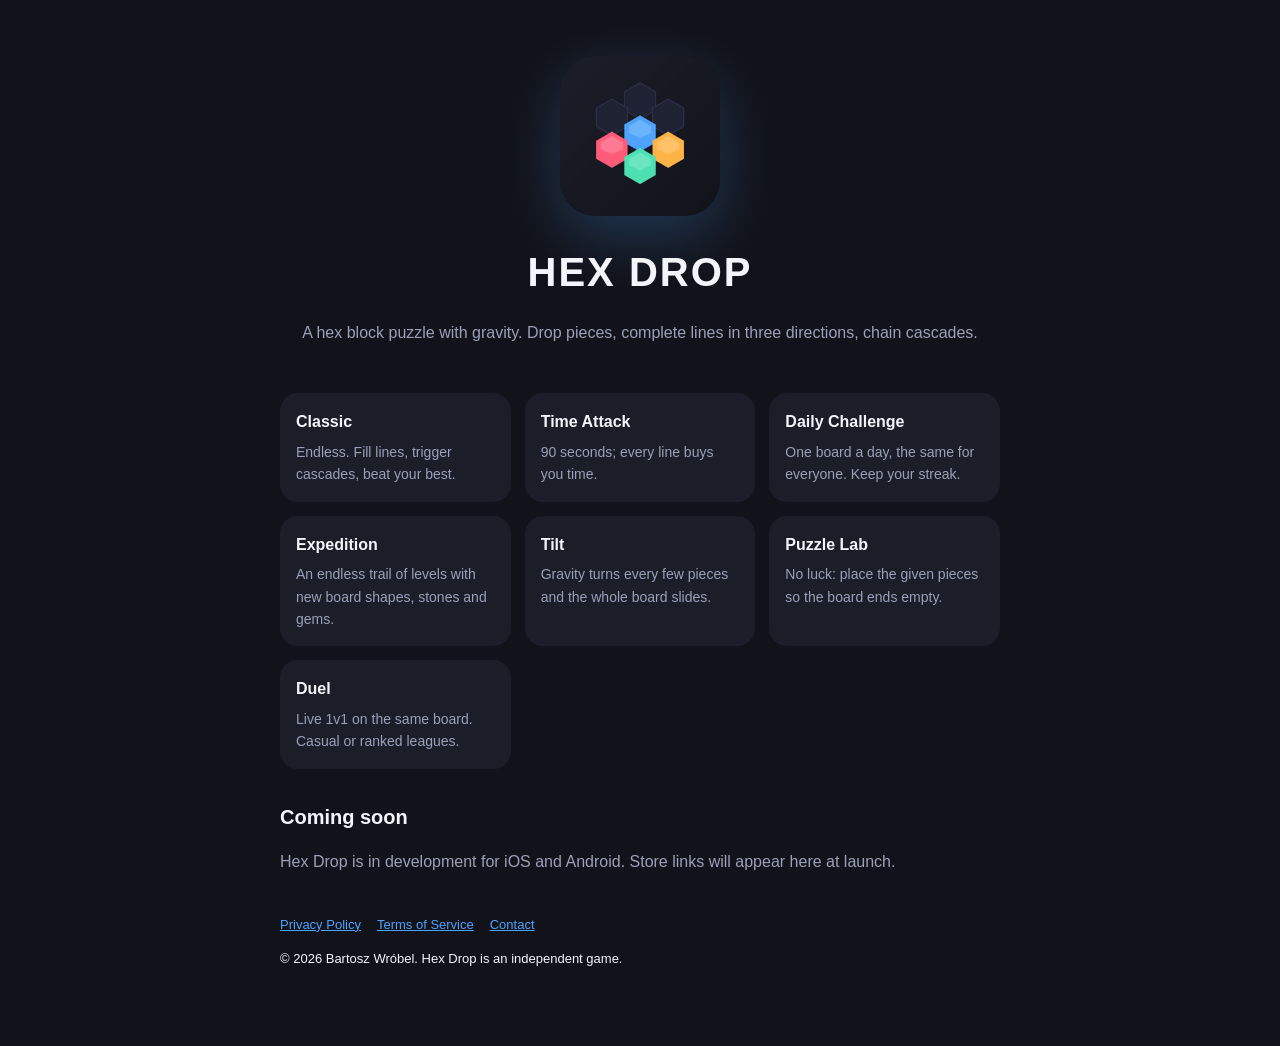
==== index.html @ 0a0d9f12 "Hex Drop website: landing, privacy policy, terms" ====
<!doctype html>
<html lang="en">
<head>
<meta charset="utf-8">
<meta name="viewport" content="width=device-width, initial-scale=1">
<title>Hex Drop — hex block puzzle</title>
<meta name="description" content="Hex Drop is a free hex block puzzle for iOS and Android: drop pieces, clear lines in three directions, chain cascades. Classic, Time Attack, Daily, Expedition, Tilt, Puzzle Lab and live Duels.">
<link rel="icon" href="assets/favicon.png">
<link rel="stylesheet" href="style.css">
</head>
<body>
<main>
  <div class="hero">
    <img src="assets/logo-512.png" alt="Hex Drop logo">
    <h1>HEX DROP</h1>
    <p class="muted">A hex block puzzle with gravity. Drop pieces, complete lines in three directions, chain cascades.</p>
  </div>
  <div class="grid">
    <div class="card"><h3>Classic</h3><p>Endless. Fill lines, trigger cascades, beat your best.</p></div>
    <div class="card"><h3>Time Attack</h3><p>90 seconds; every line buys you time.</p></div>
    <div class="card"><h3>Daily Challenge</h3><p>One board a day, the same for everyone. Keep your streak.</p></div>
    <div class="card"><h3>Expedition</h3><p>An endless trail of levels with new board shapes, stones and gems.</p></div>
    <div class="card"><h3>Tilt</h3><p>Gravity turns every few pieces and the whole board slides.</p></div>
    <div class="card"><h3>Puzzle Lab</h3><p>No luck: place the given pieces so the board ends empty.</p></div>
    <div class="card"><h3>Duel</h3><p>Live 1v1 on the same board. Casual or ranked leagues.</p></div>
  </div>
  <h2>Coming soon</h2>
  <p class="muted">Hex Drop is in development for iOS and Android. Store links will appear here at launch.</p>
  <footer>
    <nav><a href="privacy.html">Privacy Policy</a><a href="terms.html">Terms of Service</a><a href="mailto:wrobelbartosz@icloud.com">Contact</a></nav>
    <p>© 2026 Bartosz Wróbel. Hex Drop is an independent game.</p>
  </footer>
</main>
</body>
</html>
---- style.css ----
:root { color-scheme: dark; --bg:#12131A; --surface:#1B1D29; --text:#F4F5FA; --muted:#9AA0B8; --accent:#4DA3FF; }
* { box-sizing: border-box; }
body { margin:0; background:var(--bg); color:var(--text); font: 16px/1.6 -apple-system, "Segoe UI", Roboto, Helvetica, Arial, sans-serif; }
main { max-width: 760px; margin: 0 auto; padding: 32px 20px 64px; }
header { display:flex; align-items:center; gap:16px; margin-bottom: 24px; }
header img { width:64px; height:64px; border-radius:16px; }
h1 { margin:0; font-size: 28px; letter-spacing: 2px; }
h2 { margin-top: 32px; font-size: 20px; }
p, li { color: var(--text); }
.muted { color: var(--muted); }
a { color: var(--accent); }
nav a { margin-right: 16px; }
.hero { text-align:center; padding: 24px 0 8px; }
.hero img { width: 160px; height:160px; border-radius: 36px; box-shadow: 0 20px 60px rgba(77,163,255,.25); }
.hero h1 { font-size: 40px; margin-top: 16px; }
.grid { display:grid; grid-template-columns: repeat(auto-fit, minmax(220px,1fr)); gap: 14px; margin-top: 24px; }
.card { background: var(--surface); border-radius: 18px; padding: 16px; }
.card h3 { margin: 0 0 6px; font-size: 16px; }
.card p { margin:0; color: var(--muted); font-size: 14px; }
footer { margin-top: 40px; color: var(--muted); font-size: 13px; }
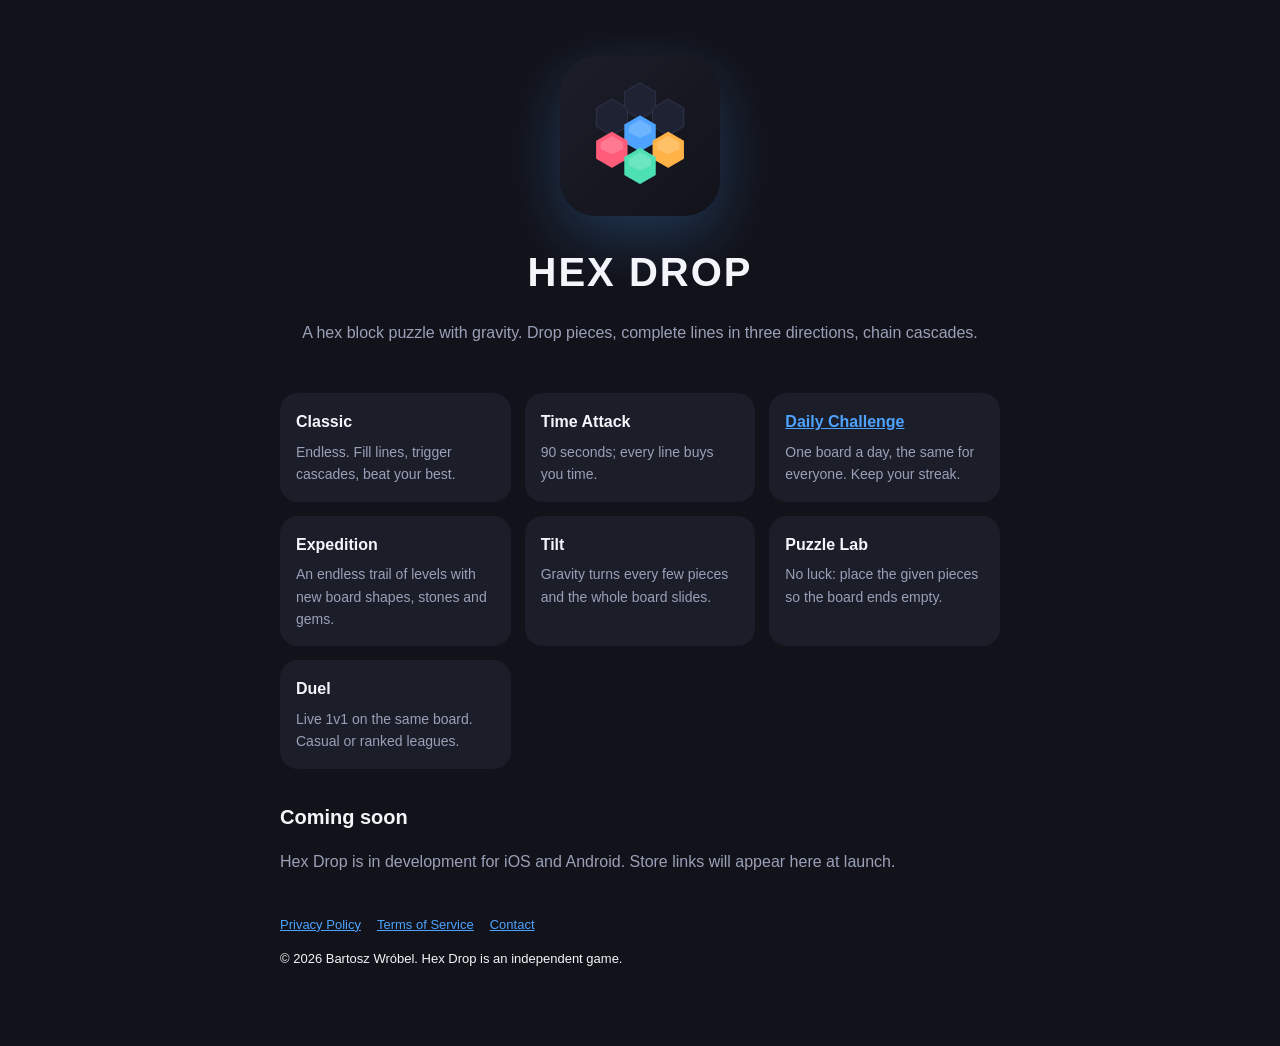
==== commit d9a51734: "Daily board page for shared links, plus link previews A shared Daily result now has somewhere to lan" ====
--- a/index.html
+++ b/index.html
@@ -5,6 +5,12 @@
 <meta name="viewport" content="width=device-width, initial-scale=1">
 <title>Hex Drop — hex block puzzle</title>
 <meta name="description" content="Hex Drop is a free hex block puzzle for iOS and Android: drop pieces, clear lines in three directions, chain cascades. Classic, Time Attack, Daily, Expedition, Tilt, Puzzle Lab and live Duels.">
+<meta property="og:type" content="website">
+<meta property="og:site_name" content="Hex Drop">
+<meta property="og:title" content="Hex Drop — hex block puzzle">
+<meta property="og:description" content="Drop pieces, clear lines in three directions, chain cascades. One Daily board a day, the same for everyone.">
+<meta property="og:image" content="https://bomsamdi.github.io/hexdrop/assets/logo-512.png">
+<meta name="twitter:card" content="summary">
 <link rel="icon" href="assets/favicon.png">
 <link rel="stylesheet" href="style.css">
 </head>
@@ -18,7 +24,7 @@
   <div class="grid">
     <div class="card"><h3>Classic</h3><p>Endless. Fill lines, trigger cascades, beat your best.</p></div>
     <div class="card"><h3>Time Attack</h3><p>90 seconds; every line buys you time.</p></div>
-    <div class="card"><h3>Daily Challenge</h3><p>One board a day, the same for everyone. Keep your streak.</p></div>
+    <div class="card"><h3><a href="daily.html">Daily Challenge</a></h3><p>One board a day, the same for everyone. Keep your streak.</p></div>
     <div class="card"><h3>Expedition</h3><p>An endless trail of levels with new board shapes, stones and gems.</p></div>
     <div class="card"><h3>Tilt</h3><p>Gravity turns every few pieces and the whole board slides.</p></div>
     <div class="card"><h3>Puzzle Lab</h3><p>No luck: place the given pieces so the board ends empty.</p></div>
--- a/style.css
+++ b/style.css
@@ -18,3 +18,8 @@
 .card h3 { margin: 0 0 6px; font-size: 16px; }
 .card p { margin:0; color: var(--muted); font-size: 14px; }
 footer { margin-top: 40px; color: var(--muted); font-size: 13px; }
+
+.cta { display:inline-block; background:var(--accent); color:#08121f; text-decoration:none;
+       font-weight:900; letter-spacing:2px; padding:14px 26px; border-radius:16px; }
+.cta:hover { filter:brightness(1.08); }
+pre { white-space:pre-wrap; }
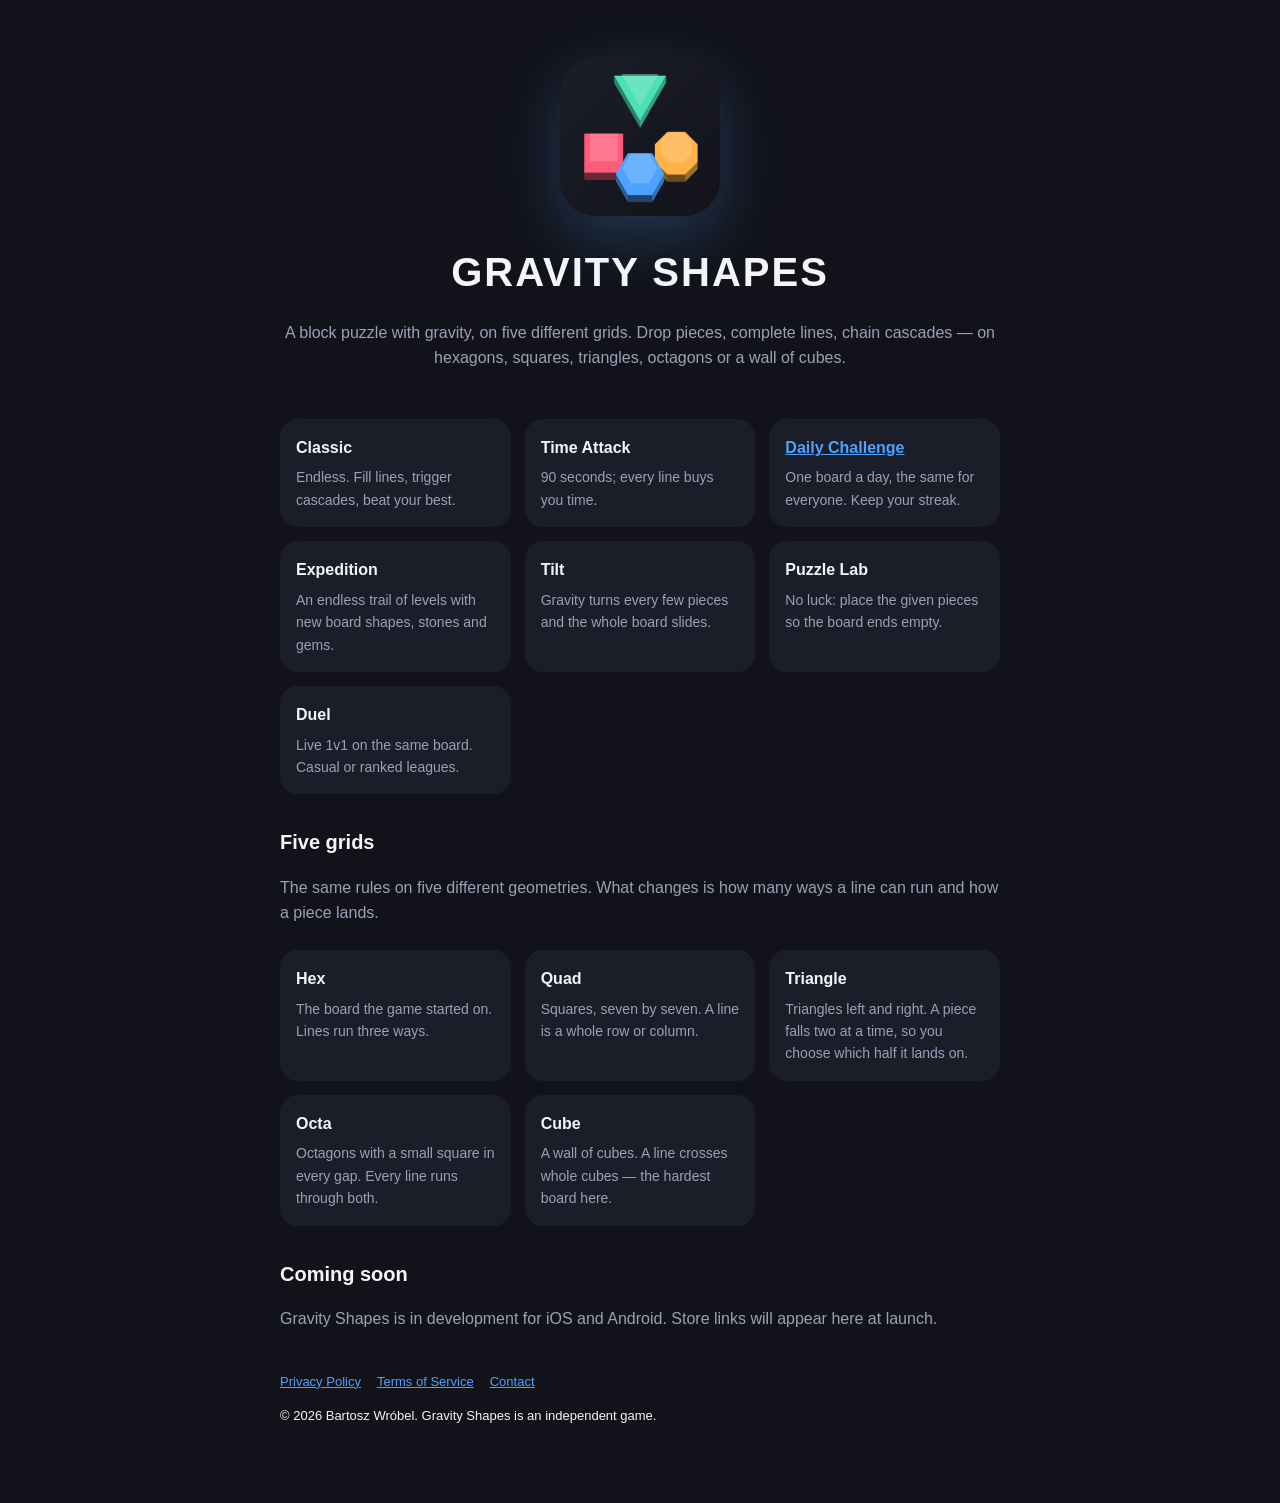
==== commit 9105fc09: "Hex Drop is now Gravity Shapes, on five grids The game no longer plays only on hexagons, so the site" ====
--- a/index.html
+++ b/index.html
@@ -3,12 +3,12 @@
 <head>
 <meta charset="utf-8">
 <meta name="viewport" content="width=device-width, initial-scale=1">
-<title>Hex Drop — hex block puzzle</title>
-<meta name="description" content="Hex Drop is a free hex block puzzle for iOS and Android: drop pieces, clear lines in three directions, chain cascades. Classic, Time Attack, Daily, Expedition, Tilt, Puzzle Lab and live Duels.">
+<title>Gravity Shapes — a block puzzle on five different grids</title>
+<meta name="description" content="Gravity Shapes is a free block puzzle for iOS and Android on five grids — hexagons, squares, triangles, octagons and rhombi. Drop pieces, clear lines, chain cascades. Classic, Time Attack, Daily, Expedition, Tilt, Puzzle Lab and live Duels.">
 <meta property="og:type" content="website">
-<meta property="og:site_name" content="Hex Drop">
-<meta property="og:title" content="Hex Drop — hex block puzzle">
-<meta property="og:description" content="Drop pieces, clear lines in three directions, chain cascades. One Daily board a day, the same for everyone.">
+<meta property="og:site_name" content="Gravity Shapes">
+<meta property="og:title" content="Gravity Shapes — a block puzzle on five different grids">
+<meta property="og:description" content="Drop pieces, clear lines, chain cascades — on hexagons, squares, triangles, octagons or a wall of cubes. One Daily board a day, the same for everyone.">
 <meta property="og:image" content="https://bomsamdi.github.io/hexdrop/assets/logo-512.png">
 <meta name="twitter:card" content="summary">
 <link rel="icon" href="assets/favicon.png">
@@ -17,9 +17,9 @@
 <body>
 <main>
   <div class="hero">
-    <img src="assets/logo-512.png" alt="Hex Drop logo">
-    <h1>HEX DROP</h1>
-    <p class="muted">A hex block puzzle with gravity. Drop pieces, complete lines in three directions, chain cascades.</p>
+    <img src="assets/logo-512.png" alt="Gravity Shapes logo">
+    <h1>GRAVITY SHAPES</h1>
+    <p class="muted">A block puzzle with gravity, on five different grids. Drop pieces, complete lines, chain cascades — on hexagons, squares, triangles, octagons or a wall of cubes.</p>
   </div>
   <div class="grid">
     <div class="card"><h3>Classic</h3><p>Endless. Fill lines, trigger cascades, beat your best.</p></div>
@@ -30,11 +30,20 @@
     <div class="card"><h3>Puzzle Lab</h3><p>No luck: place the given pieces so the board ends empty.</p></div>
     <div class="card"><h3>Duel</h3><p>Live 1v1 on the same board. Casual or ranked leagues.</p></div>
   </div>
+  <h2>Five grids</h2>
+  <p class="muted">The same rules on five different geometries. What changes is how many ways a line can run and how a piece lands.</p>
+  <div class="grid">
+    <div class="card"><h3>Hex</h3><p>The board the game started on. Lines run three ways.</p></div>
+    <div class="card"><h3>Quad</h3><p>Squares, seven by seven. A line is a whole row or column.</p></div>
+    <div class="card"><h3>Triangle</h3><p>Triangles left and right. A piece falls two at a time, so you choose which half it lands on.</p></div>
+    <div class="card"><h3>Octa</h3><p>Octagons with a small square in every gap. Every line runs through both.</p></div>
+    <div class="card"><h3>Cube</h3><p>A wall of cubes. A line crosses whole cubes — the hardest board here.</p></div>
+  </div>
   <h2>Coming soon</h2>
-  <p class="muted">Hex Drop is in development for iOS and Android. Store links will appear here at launch.</p>
+  <p class="muted">Gravity Shapes is in development for iOS and Android. Store links will appear here at launch.</p>
   <footer>
     <nav><a href="privacy.html">Privacy Policy</a><a href="terms.html">Terms of Service</a><a href="mailto:wrobelbartosz@icloud.com">Contact</a></nav>
-    <p>© 2026 Bartosz Wróbel. Hex Drop is an independent game.</p>
+    <p>© 2026 Bartosz Wróbel. Gravity Shapes is an independent game.</p>
   </footer>
 </main>
 </body>
